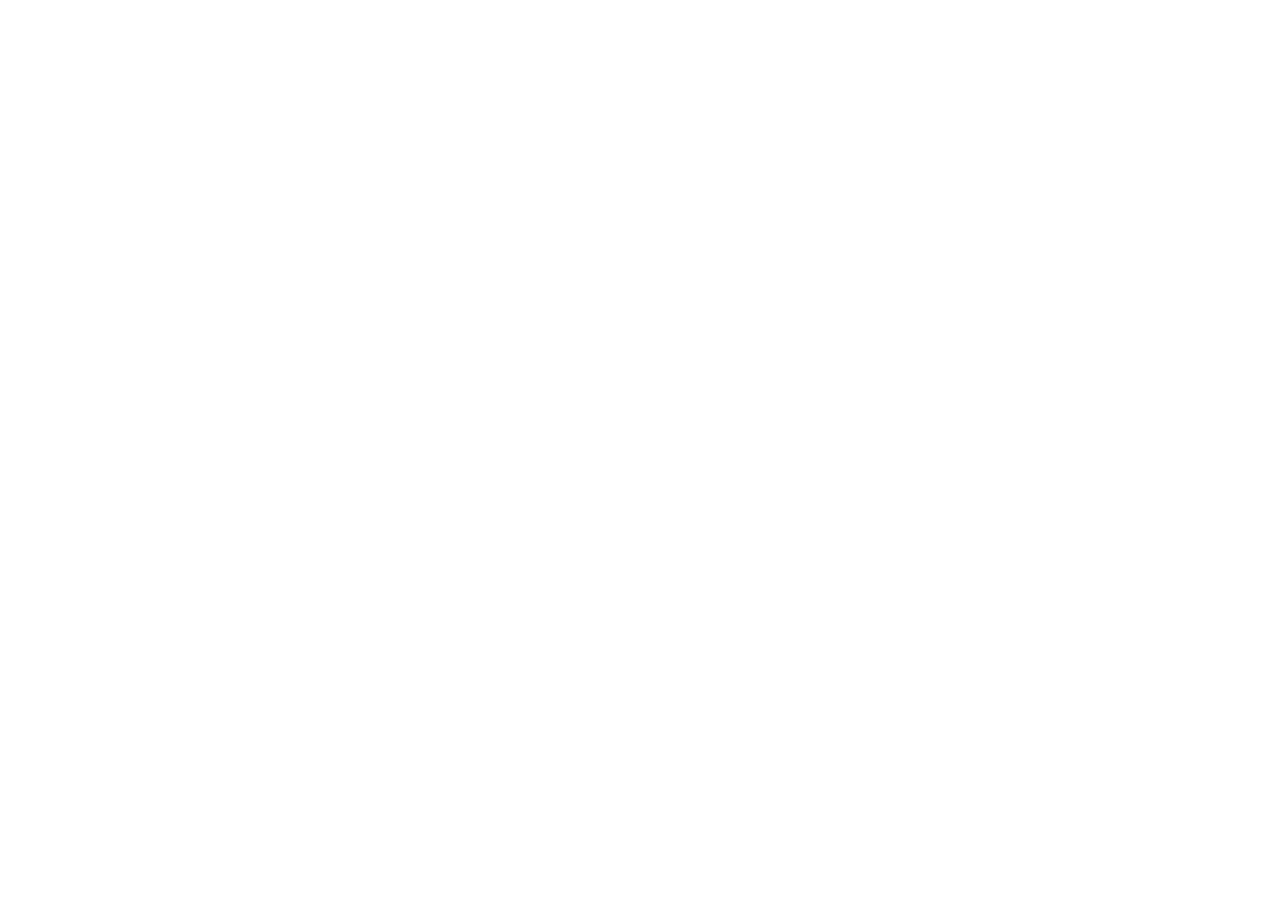
==== index.html @ 1263be9b "Commit updated" ====
<!DOCTYPE html>
<html lang="en">
<head>
  <meta charset="UTF-8" />
  <meta name="viewport" content="width=device-width, initial-scale=1.0" />
  <title>Ujjwal Bhardwaj — Data &amp; Software Engineer</title>
  <meta name="description" content="Ujjwal Bhardwaj — Data &amp; Software Engineer. MDS from University of Adelaide, 2.5 yrs at LTIMindtree. Building pipelines, models, and systems that ship." />

  <!-- fonts -->
  <link rel="preconnect" href="https://fonts.googleapis.com">
  <link rel="preconnect" href="https://fonts.gstatic.com" crossorigin>
  <link href="https://fonts.googleapis.com/css2?family=Fira+Code:wght@300;400;500;600&family=Bricolage+Grotesque:wght@400;700;900&display=swap" rel="stylesheet">

  <!-- styles, in cascade order -->
  <link rel="stylesheet" href="css/variables.css" />
  <link rel="stylesheet" href="css/base.css" />
  <link rel="stylesheet" href="css/layout.css" />
  <link rel="stylesheet" href="css/components.css" />
  <link rel="stylesheet" href="css/sections.css" />
</head>
<body>

  <!-- ============================================
       Each <div data-component="X"> placeholder
       is replaced at runtime by /components/X.html
       ============================================ -->

  <div data-component="topbar"></div>

  <div class="ide">
    <div data-component="sidebar"></div>

    <main class="main">
      <div data-component="tabs"></div>
      <div data-component="hero"></div>
      <div data-component="about"></div>
      <div data-component="skills"></div>
      <div data-component="projects"></div>
      <div data-component="terminal"></div>
      <div data-component="contact"></div>
      <div data-component="footer"></div>
    </main>
  </div>

  <div data-component="sticker"></div>

  <script type="module" src="js/main.js"></script>
</body>
</html>
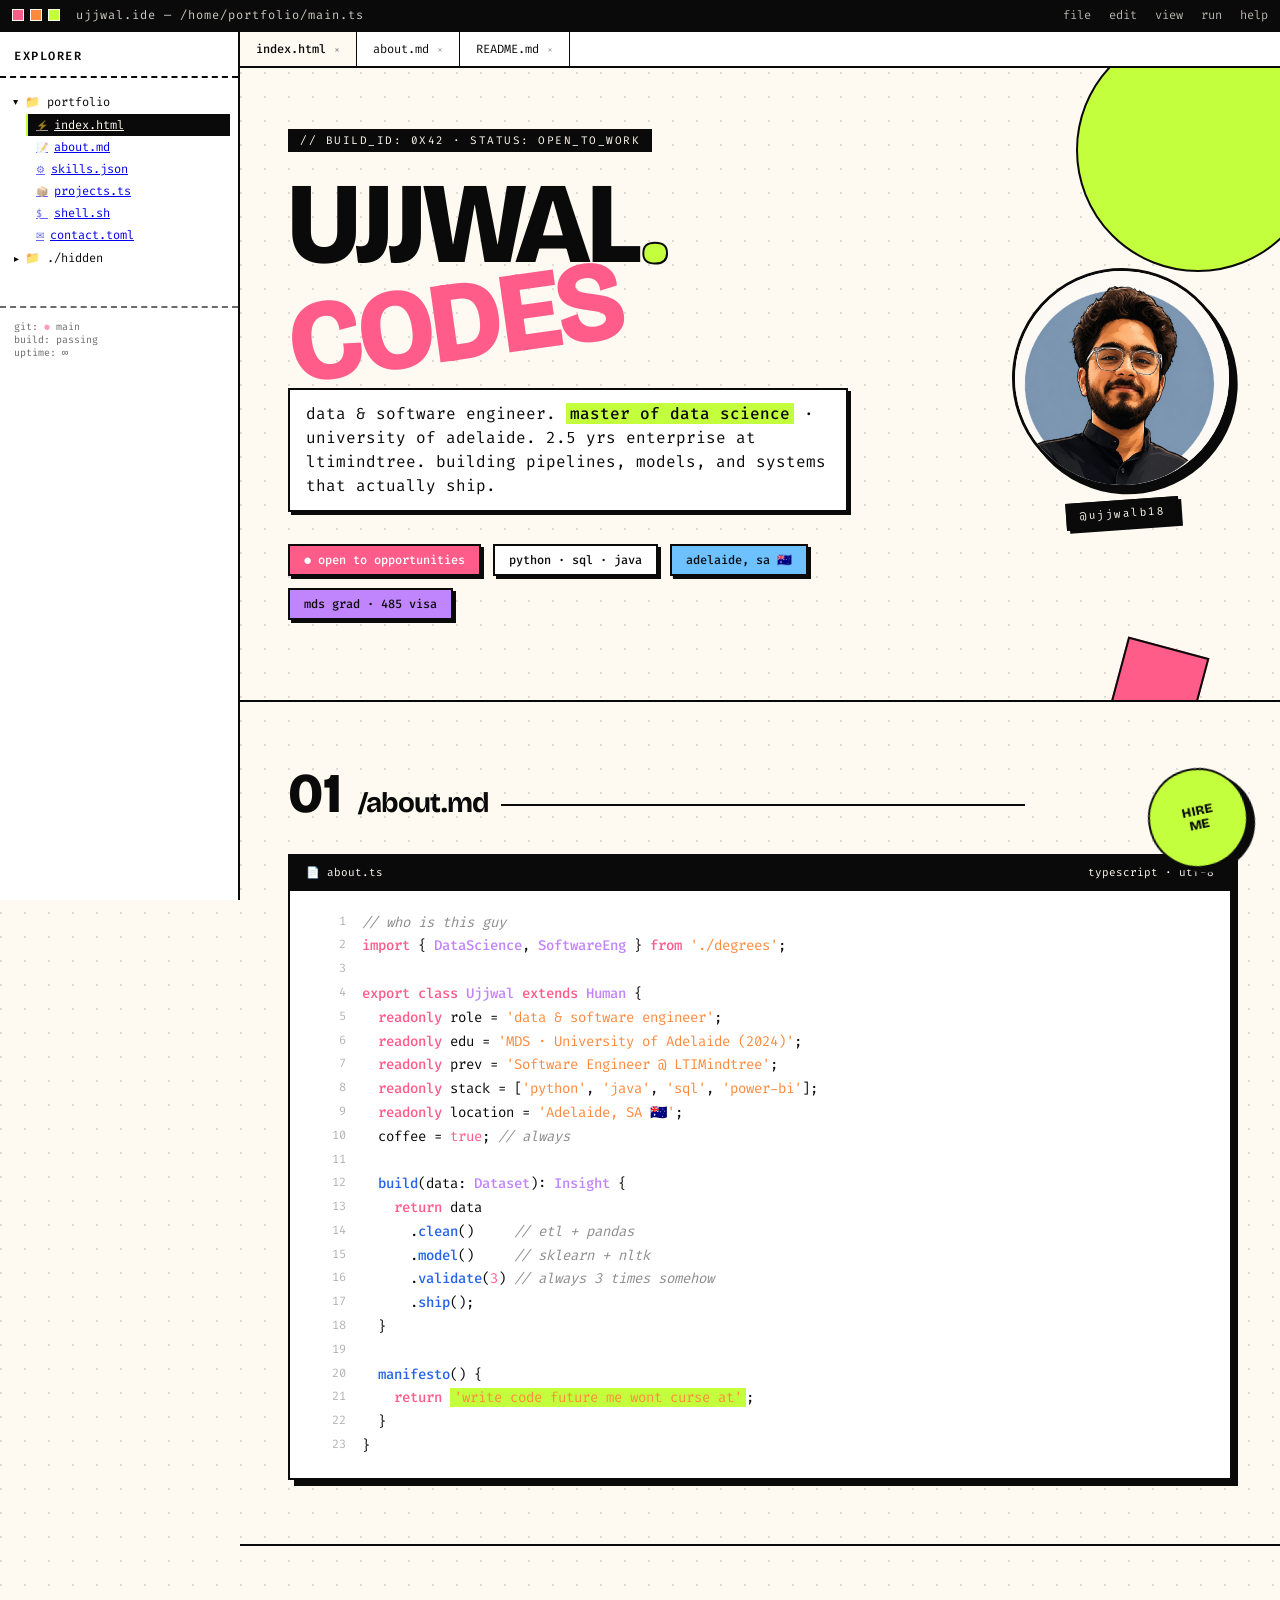
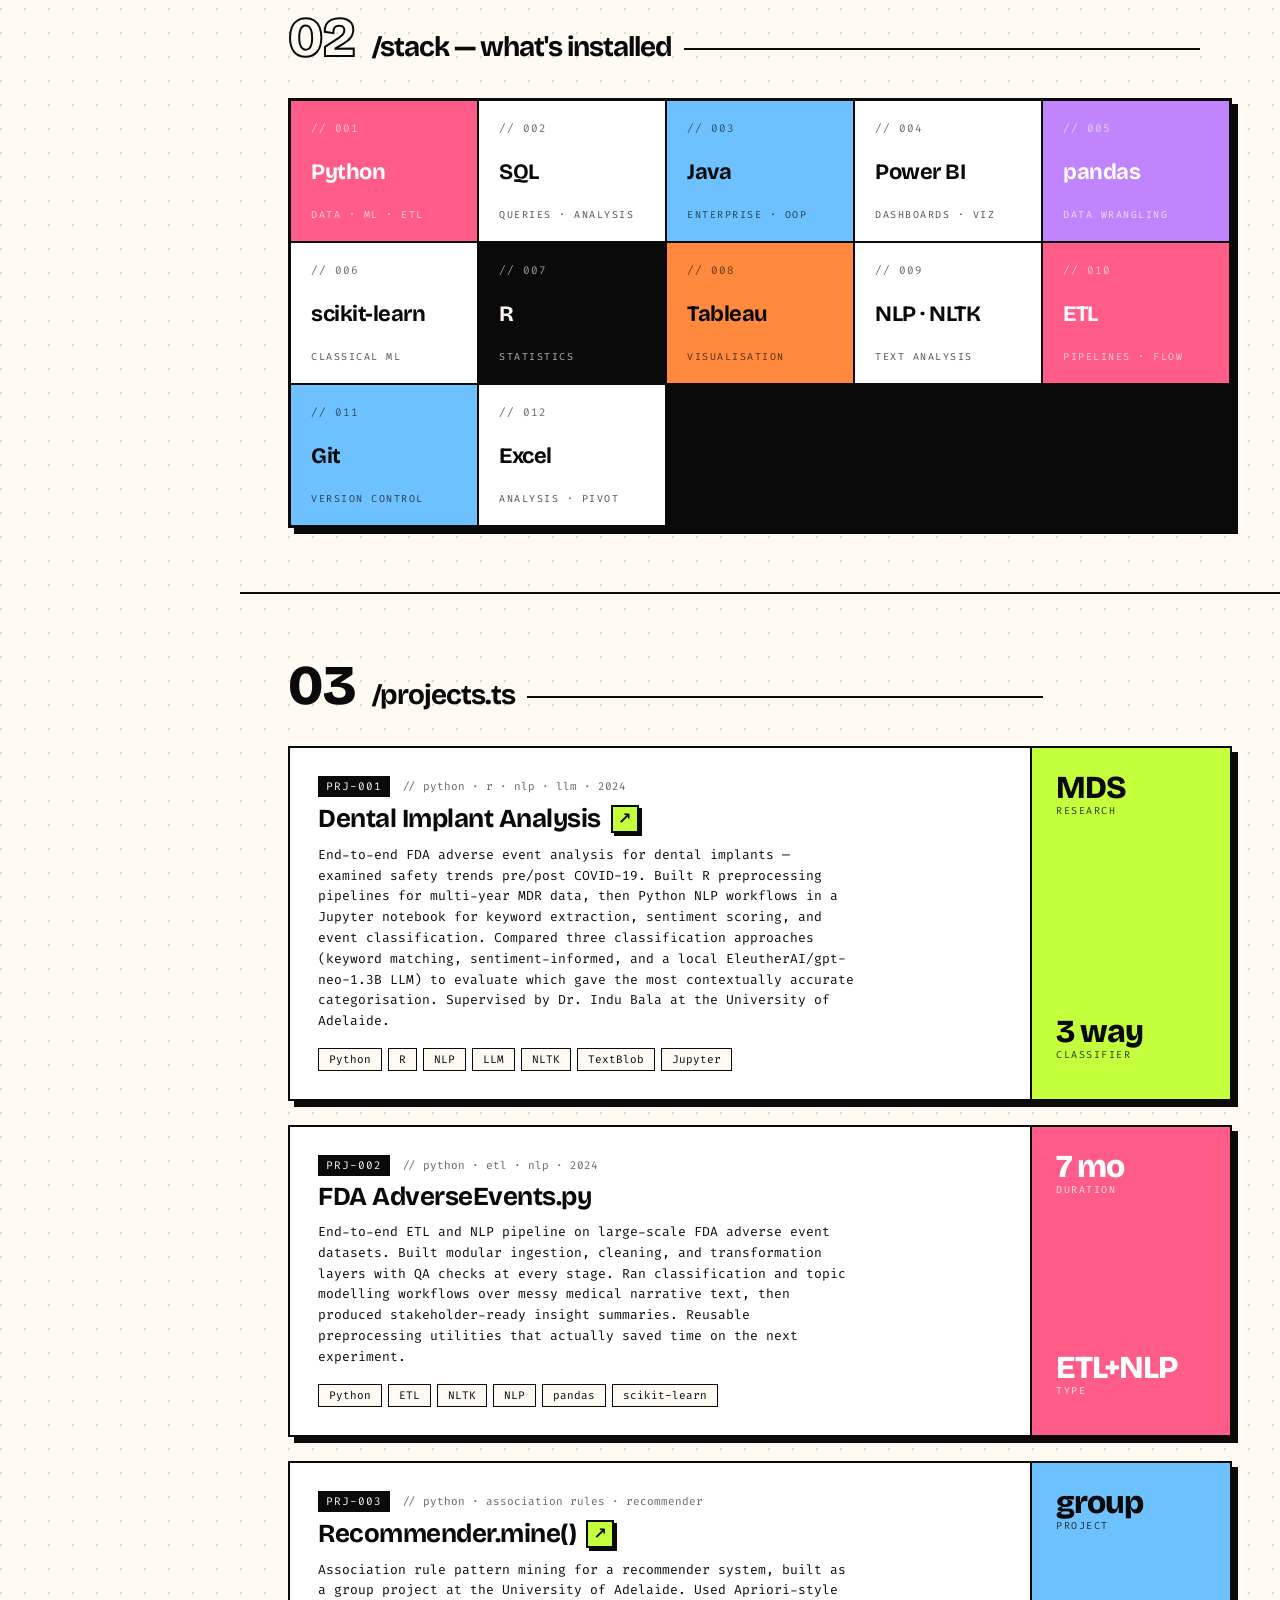
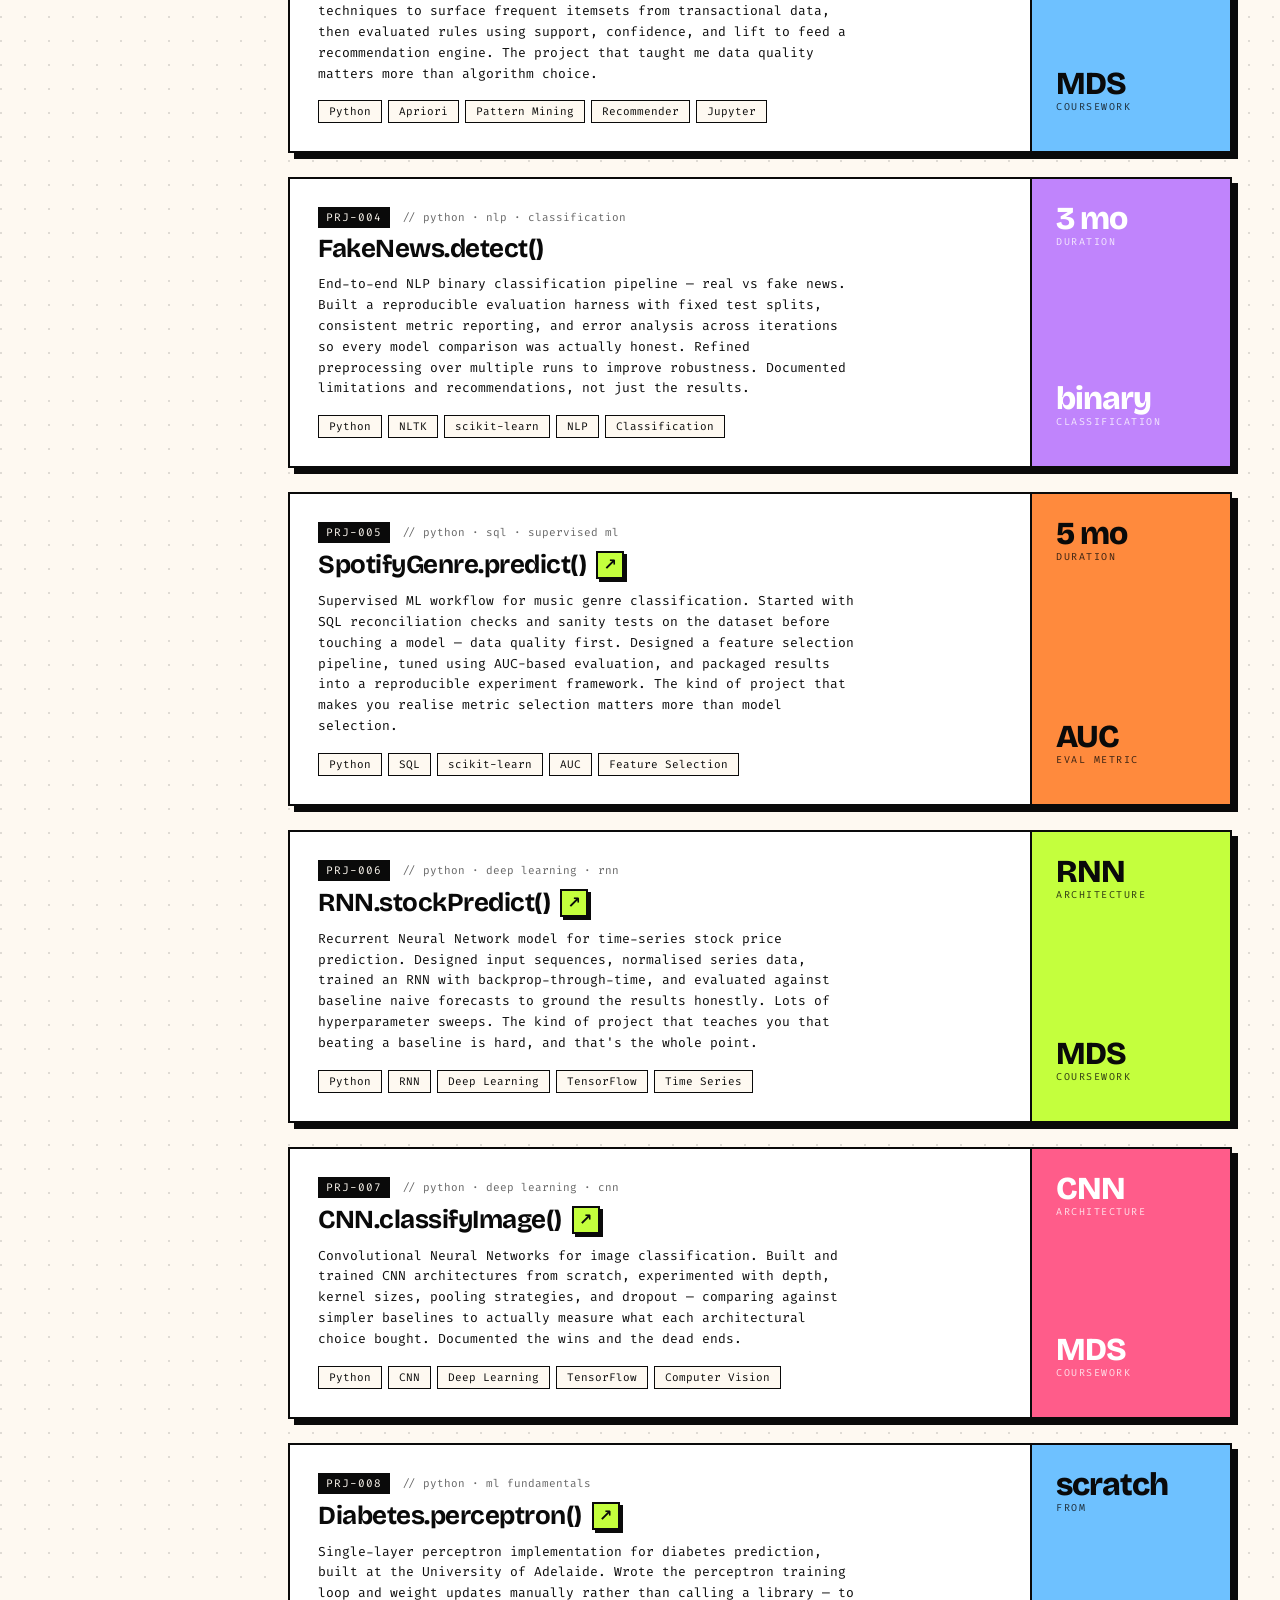
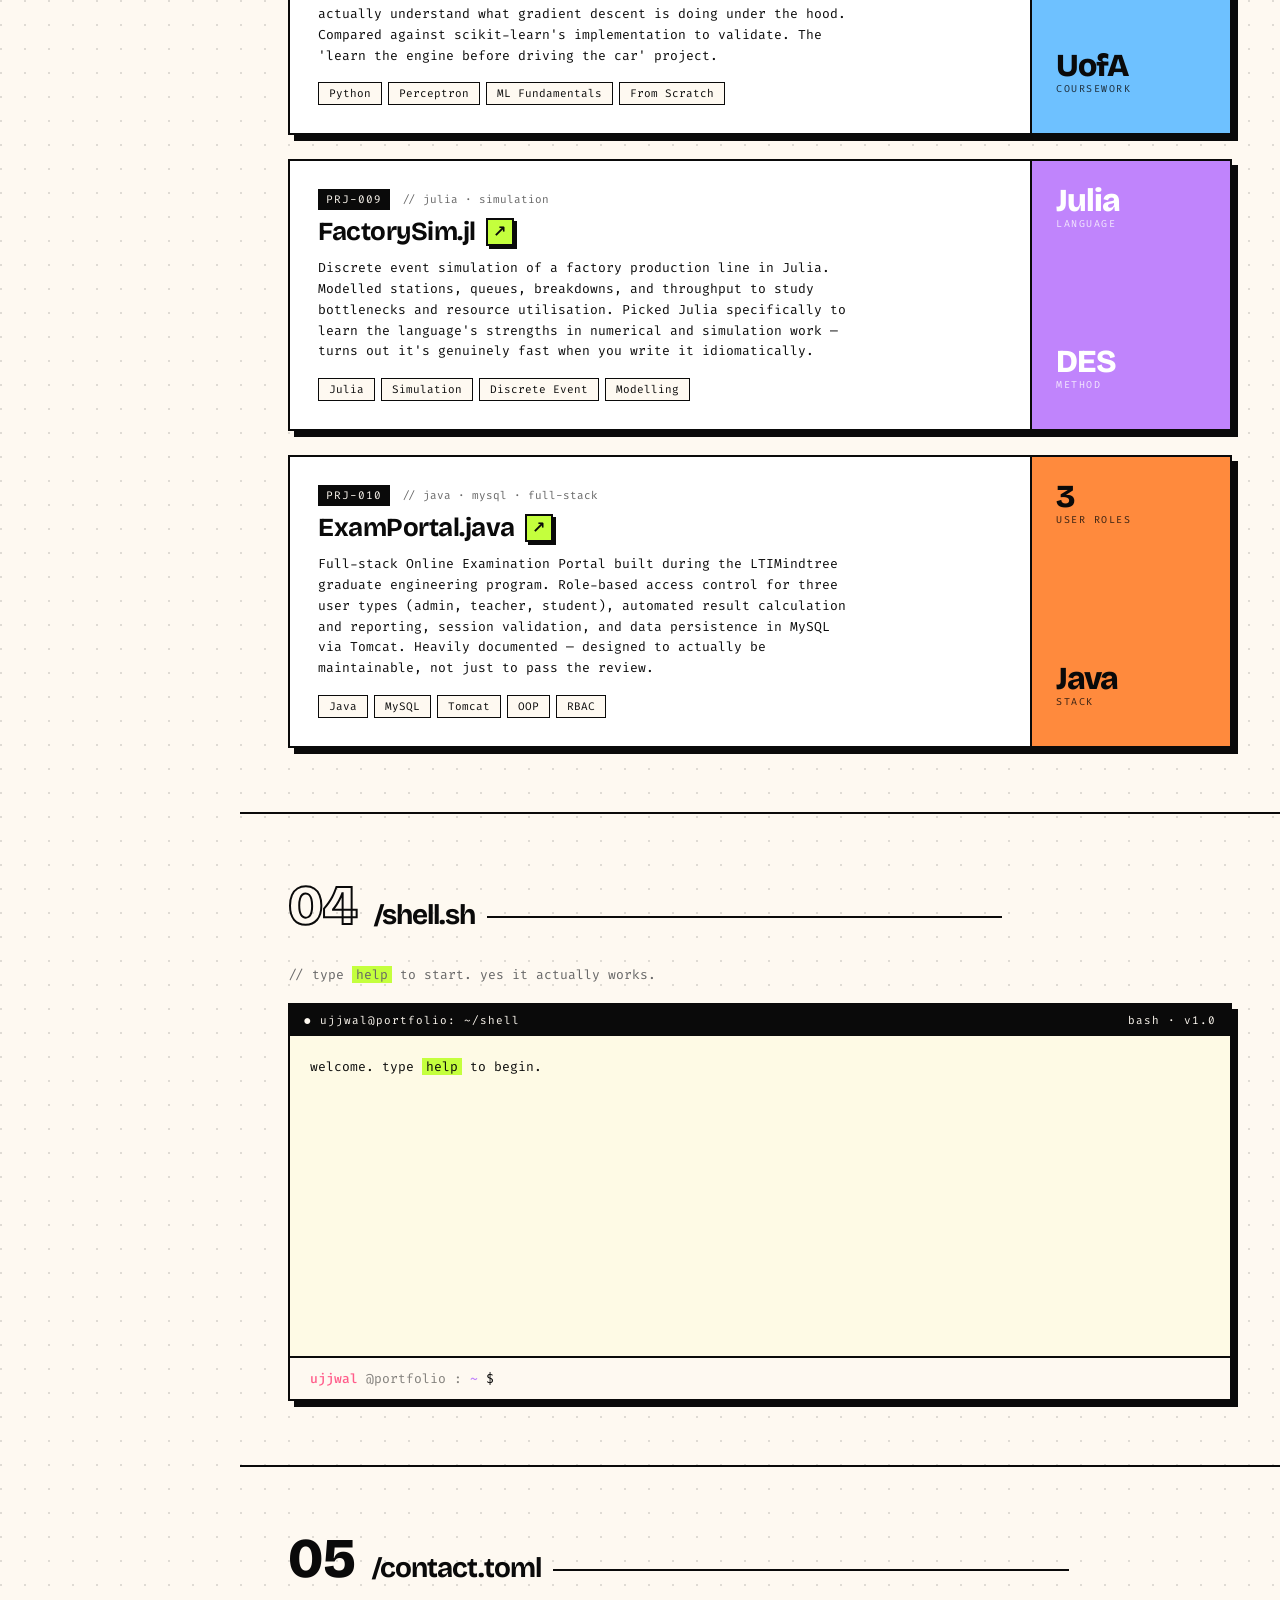
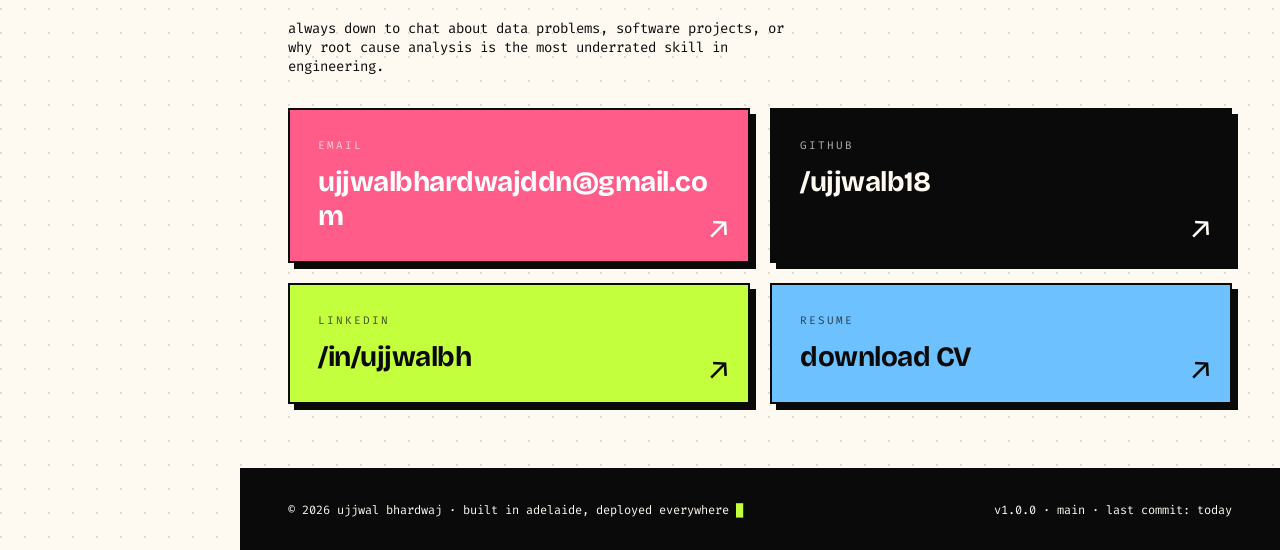
==== commit e88265ed: "Commit new changes" ====
--- a/index.html
+++ b/index.html
@@ -5,6 +5,9 @@
   <meta name="viewport" content="width=device-width, initial-scale=1.0" />
   <title>Ujjwal Bhardwaj — Data &amp; Software Engineer</title>
   <meta name="description" content="Ujjwal Bhardwaj — Data &amp; Software Engineer. MDS from University of Adelaide, 2.5 yrs at LTIMindtree. Building pipelines, models, and systems that ship." />
+
+  <!-- favicon (uses the avatar as a small profile icon) -->
+  <link rel="icon" type="image/png" href="assets/avatar.png" />
 
   <!-- fonts -->
   <link rel="preconnect" href="https://fonts.googleapis.com">
@@ -42,6 +45,7 @@
     </main>
   </div>
 
+  <!-- floating sticker + popup (outside ide grid so it overlays) -->
   <div data-component="sticker"></div>
 
   <script type="module" src="js/main.js"></script>
--- a/css/variables.css
+++ b/css/variables.css
@@ -0,0 +1,27 @@
+/* =========================================
+   DESIGN TOKENS
+   Edit colors, fonts, and shadows here.
+   These cascade everywhere else in the site.
+   ========================================= */
+
+:root {
+  /* color palette */
+  --bg: #fef9f1;        /* cream paper background */
+  --ink: #0a0a0a;       /* near-black, all borders + text */
+  --paper: #ffffff;     /* card surfaces */
+
+  /* accent colors */
+  --rose: #ff5c8a;      /* hot pink */
+  --acid: #c4ff3d;      /* highlighter green */
+  --sky: #6ec1ff;       /* powder blue */
+  --orange: #ff8a3d;    /* warm orange */
+  --violet: #c084fc;    /* lavender */
+
+  /* shadows (offset, no blur — brutalist style) */
+  --shadow: 6px 6px 0 var(--ink);
+  --shadow-sm: 3px 3px 0 var(--ink);
+
+  /* type stack */
+  --mono: 'Fira Code', ui-monospace, monospace;
+  --display: 'Bricolage Grotesque', system-ui, sans-serif;
+}
--- a/css/base.css
+++ b/css/base.css
@@ -0,0 +1,29 @@
+/* =========================================
+   BASE
+   Reset + body baseline + global animations.
+   ========================================= */
+
+* {
+  box-sizing: border-box;
+  margin: 0;
+  padding: 0;
+}
+
+html, body {
+  background: var(--bg);
+  color: var(--ink);
+  font-family: var(--mono);
+  overflow-x: hidden;
+}
+
+body {
+  background-image:
+    radial-gradient(circle at 1px 1px, rgba(0, 0, 0, 0.12) 1px, transparent 0);
+  background-size: 24px 24px;
+  min-height: 100vh;
+}
+
+/* shared blink animation, used in a few places */
+@keyframes blink {
+  50% { opacity: 0; }
+}
--- a/css/layout.css
+++ b/css/layout.css
@@ -0,0 +1,192 @@
+/* =========================================
+   LAYOUT
+   The IDE chrome — topbar, sidebar, tabs, foot.
+   ========================================= */
+
+/* ---------- TOPBAR ---------- */
+.topbar {
+  display: flex;
+  align-items: center;
+  border-bottom: 2px solid var(--ink);
+  background: var(--ink);
+  color: var(--bg);
+  font-size: 12px;
+  height: 32px;
+  padding: 0 12px;
+  gap: 16px;
+  position: sticky;
+  top: 0;
+  z-index: 100;
+}
+.topbar .dots { display: flex; gap: 6px; }
+.topbar .dots span {
+  width: 12px;
+  height: 12px;
+  border: 1.5px solid var(--bg);
+}
+.topbar .dots span:nth-child(1) { background: var(--rose); }
+.topbar .dots span:nth-child(2) { background: var(--orange); }
+.topbar .dots span:nth-child(3) { background: var(--acid); }
+.topbar .title { letter-spacing: 1px; opacity: 0.8; }
+.topbar .menu { display: flex; gap: 18px; margin-left: auto; }
+.topbar .menu span { opacity: 0.7; }
+
+/* ---------- IDE GRID ---------- */
+.ide {
+  display: grid;
+  grid-template-columns: 240px 1fr;
+  min-height: calc(100vh - 32px);
+}
+.main { display: flex; flex-direction: column; min-width: 0; }
+
+/* ---------- SIDEBAR ---------- */
+.sidebar {
+  border-right: 2px solid var(--ink);
+  background: var(--paper);
+  padding: 16px 0;
+  position: sticky;
+  top: 32px;
+  height: calc(100vh - 32px);
+  overflow-y: auto;
+  font-size: 12px;
+}
+.sidebar-head {
+  padding: 0 14px 12px;
+  text-transform: uppercase;
+  letter-spacing: 1.5px;
+  font-weight: 600;
+  border-bottom: 2px dashed var(--ink);
+  margin-bottom: 8px;
+}
+.tree { padding: 4px 8px; }
+.tree-folder {
+  cursor: pointer;
+  padding: 4px 6px;
+  user-select: none;
+  display: flex;
+  align-items: center;
+  gap: 6px;
+}
+.tree-folder:hover { background: var(--acid); }
+.tree-folder .arrow {
+  display: inline-block;
+  transition: transform 0.2s;
+  font-size: 10px;
+}
+.tree-folder.open .arrow { transform: rotate(90deg); }
+.tree-children { padding-left: 18px; display: none; }
+.tree-folder.open + .tree-children { display: block; }
+.tree-file {
+  cursor: pointer;
+  padding: 3px 8px;
+  display: flex;
+  align-items: center;
+  gap: 6px;
+  border-left: 2px solid transparent;
+}
+.tree-file:hover {
+  background: var(--bg);
+  border-left-color: var(--rose);
+}
+.tree-file.active {
+  background: var(--ink);
+  color: var(--bg);
+  border-left-color: var(--acid);
+}
+.tree-file .icon { font-size: 10px; opacity: 0.6; }
+.sidebar-footer {
+  margin-top: 32px;
+  padding: 12px 14px;
+  border-top: 2px dashed var(--ink);
+  font-size: 10px;
+  opacity: 0.6;
+}
+.sidebar-footer .blink {
+  color: var(--rose);
+  animation: blink 1s steps(2) infinite;
+}
+
+/* ---------- TABS ---------- */
+.tabs {
+  display: flex;
+  border-bottom: 2px solid var(--ink);
+  background: var(--paper);
+  overflow-x: auto;
+  height: 36px;
+}
+.tab {
+  padding: 0 16px;
+  display: flex;
+  align-items: center;
+  gap: 8px;
+  font-size: 12px;
+  border-right: 1.5px solid var(--ink);
+  white-space: nowrap;
+}
+.tab.active { background: var(--bg); font-weight: 500; }
+.tab .x { opacity: 0.4; font-size: 10px; }
+
+/* ---------- BLOCK SECTIONS ---------- */
+.block {
+  padding: 64px 48px;
+  border-bottom: 2px solid var(--ink);
+}
+.block-head {
+  display: flex;
+  align-items: baseline;
+  gap: 16px;
+  margin-bottom: 32px;
+}
+.block-num {
+  font-family: var(--display);
+  font-size: 56px;
+  font-weight: 900;
+  line-height: 1;
+}
+.block-num.outline {
+  color: transparent;
+  -webkit-text-stroke: 2px var(--ink);
+}
+.block-title {
+  font-family: var(--display);
+  font-size: 28px;
+  font-weight: 700;
+  letter-spacing: -1px;
+  flex: 1;
+}
+.block-title::after {
+  content: '';
+  display: inline-block;
+  width: 60%;
+  height: 2px;
+  background: var(--ink);
+  margin-left: 12px;
+  vertical-align: middle;
+}
+
+/* ---------- FOOTER ---------- */
+.foot {
+  padding: 32px 48px;
+  background: var(--ink);
+  color: var(--bg);
+  display: flex;
+  justify-content: space-between;
+  align-items: center;
+  font-size: 12px;
+}
+.foot .blink {
+  color: var(--acid);
+  animation: blink 1s steps(2) infinite;
+}
+
+/* ---------- RESPONSIVE ---------- */
+@media (max-width: 880px) {
+  .ide { grid-template-columns: 1fr; }
+  .sidebar { display: none; }
+  .block { padding: 40px 24px; }
+  .foot {
+    flex-direction: column;
+    gap: 8px;
+    padding: 24px;
+  }
+}
--- a/css/components.css
+++ b/css/components.css
@@ -0,0 +1,564 @@
+/* =========================================
+   COMPONENTS
+   Reusable UI bits: pills, cards, codefile,
+   terminal, sticker, popup, avatar.
+   ========================================= */
+
+/* ---------- PILLS ---------- */
+.pill {
+  padding: 6px 14px;
+  background: var(--paper);
+  border: 2px solid var(--ink);
+  font-size: 12px;
+  font-weight: 500;
+  box-shadow: var(--shadow-sm);
+}
+.pill.rose   { background: var(--rose);   color: var(--paper); }
+.pill.sky    { background: var(--sky); }
+.pill.violet { background: var(--violet); }
+
+/* ---------- HERO AVATAR ---------- */
+.hero-grid {
+  display: grid;
+  grid-template-columns: 1fr auto;
+  gap: 48px;
+  align-items: center;
+  position: relative;
+  z-index: 2;
+}
+.hero-text { min-width: 0; }
+.hero-avatar-wrap {
+  display: flex;
+  flex-direction: column;
+  align-items: center;
+  gap: 12px;
+  position: relative;
+  z-index: 3;
+}
+.hero-avatar {
+  width: 220px;
+  height: 220px;
+  border: 3px solid var(--ink);
+  background: var(--paper);
+  box-shadow: var(--shadow);
+  overflow: hidden;
+  border-radius: 50%;
+  transform: rotate(3deg);
+  transition: transform 0.3s ease;
+}
+.hero-avatar:hover { transform: rotate(-3deg) scale(1.04); }
+.hero-avatar img {
+  width: 100%;
+  height: 100%;
+  object-fit: cover;
+  display: block;
+}
+.avatar-label {
+  background: var(--ink);
+  color: var(--bg);
+  padding: 4px 12px;
+  font-size: 11px;
+  letter-spacing: 1.5px;
+  border: 2px solid var(--ink);
+  box-shadow: var(--shadow-sm);
+  transform: rotate(-4deg);
+}
+
+/* ---------- CODEFILE ---------- */
+.codefile {
+  background: var(--paper);
+  border: 2px solid var(--ink);
+  box-shadow: var(--shadow);
+  font-size: 14px;
+  line-height: 1.7;
+  overflow: hidden;
+}
+.codefile-head {
+  background: var(--ink);
+  color: var(--bg);
+  padding: 8px 16px;
+  font-size: 11px;
+  display: flex;
+  justify-content: space-between;
+}
+.codefile-body {
+  padding: 20px 24px;
+  counter-reset: line;
+}
+.cl {
+  display: grid;
+  grid-template-columns: 32px 1fr;
+  gap: 16px;
+}
+.cl::before {
+  counter-increment: line;
+  content: counter(line);
+  color: rgba(0, 0, 0, 0.3);
+  font-size: 12px;
+  text-align: right;
+  user-select: none;
+}
+.kw      { color: var(--rose);   font-weight: 500; }
+.cls     { color: var(--violet); font-weight: 500; }
+.fn      { color: #2563eb;       font-weight: 500; }
+.str     { color: var(--orange); }
+.cmt     { color: rgba(0, 0, 0, 0.45); font-style: italic; }
+.num-lit { color: var(--rose); }
+.hl      { background: var(--acid); padding: 0 4px; }
+
+/* ---------- SKILL CELLS ---------- */
+.skills-wall {
+  display: grid;
+  grid-template-columns: repeat(auto-fill, minmax(180px, 1fr));
+  gap: 0;
+  border: 2px solid var(--ink);
+  background: var(--ink);
+  box-shadow: var(--shadow);
+}
+.skill-cell {
+  background: var(--paper);
+  padding: 20px;
+  margin: 1px;
+  transition: all 0.2s;
+  min-height: 140px;
+  display: flex;
+  flex-direction: column;
+  justify-content: space-between;
+}
+.skill-cell:hover {
+  background: var(--acid);
+  transform: scale(1.05);
+  z-index: 5;
+  position: relative;
+  box-shadow: var(--shadow-sm);
+}
+.skill-cell.rose   { background: var(--rose);   color: var(--paper); }
+.skill-cell.sky    { background: var(--sky); }
+.skill-cell.violet { background: var(--violet); color: var(--paper); }
+.skill-cell.dark   { background: var(--ink);    color: var(--bg); }
+.skill-cell.dark:hover {
+  background: var(--ink);
+  color: var(--acid);
+  transform: scale(1.05);
+}
+.skill-cell.orange { background: var(--orange); }
+.skill-cell .skill-num {
+  font-size: 11px;
+  opacity: 0.6;
+  letter-spacing: 1px;
+}
+.skill-cell .skill-name {
+  font-family: var(--display);
+  font-size: 22px;
+  font-weight: 700;
+  line-height: 1.1;
+  letter-spacing: -0.5px;
+  margin: 8px 0;
+}
+.skill-cell .skill-cat {
+  font-size: 10px;
+  opacity: 0.7;
+  text-transform: uppercase;
+  letter-spacing: 1.5px;
+}
+
+/* ---------- PROJECT CARDS ---------- */
+.projects-stack { display: grid; gap: 24px; }
+.pcard {
+  background: var(--paper);
+  border: 2px solid var(--ink);
+  box-shadow: var(--shadow);
+  display: grid;
+  grid-template-columns: 1fr 200px;
+  overflow: hidden;
+  transition: all 0.2s;
+}
+.pcard:hover {
+  transform: translate(-3px, -3px);
+  box-shadow: 9px 9px 0 var(--ink);
+}
+.pcard-body { padding: 28px; }
+.pcard-head {
+  display: flex;
+  align-items: center;
+  gap: 12px;
+  margin-bottom: 8px;
+}
+.pcard-id {
+  font-size: 11px;
+  background: var(--ink);
+  color: var(--bg);
+  padding: 3px 8px;
+  letter-spacing: 1px;
+}
+.pcard h3 {
+  font-family: var(--display);
+  font-size: 26px;
+  font-weight: 700;
+  letter-spacing: -0.5px;
+  margin: 8px 0 12px;
+  line-height: 1;
+  display: flex;
+  align-items: center;
+  gap: 10px;
+}
+.pcard-link {
+  display: inline-flex;
+  align-items: center;
+  justify-content: center;
+  width: 28px;
+  height: 28px;
+  background: var(--acid);
+  border: 2px solid var(--ink);
+  color: var(--ink);
+  text-decoration: none;
+  font-size: 16px;
+  font-weight: 700;
+  transition: all 0.15s;
+  box-shadow: var(--shadow-sm);
+}
+.pcard-link:hover {
+  background: var(--rose);
+  color: var(--paper);
+  transform: translate(-2px, -2px);
+  box-shadow: 5px 5px 0 var(--ink);
+}
+.pcard p {
+  font-size: 13px;
+  line-height: 1.6;
+  margin-bottom: 16px;
+  max-width: 540px;
+}
+.ptags { display: flex; gap: 6px; flex-wrap: wrap; }
+.ptag {
+  font-size: 11px;
+  padding: 3px 10px;
+  background: var(--bg);
+  border: 1.5px solid var(--ink);
+}
+.pcard-side {
+  background: var(--acid);
+  border-left: 2px solid var(--ink);
+  padding: 24px;
+  display: flex;
+  flex-direction: column;
+  justify-content: space-between;
+  font-size: 11px;
+}
+/* alternating side colors — works with 10 cards by cycling */
+.pcard:nth-child(5n+2) .pcard-side { background: var(--rose);   color: var(--paper); }
+.pcard:nth-child(5n+3) .pcard-side { background: var(--sky); }
+.pcard:nth-child(5n+4) .pcard-side { background: var(--violet); color: var(--paper); }
+.pcard:nth-child(5n+5) .pcard-side { background: var(--orange); }
+
+.pcard-stat { margin-bottom: 14px; }
+.pcard-stat .v {
+  font-family: var(--display);
+  font-size: 32px;
+  font-weight: 900;
+  line-height: 1;
+  letter-spacing: -1px;
+}
+.pcard-stat .l {
+  font-size: 10px;
+  text-transform: uppercase;
+  letter-spacing: 1.5px;
+  opacity: 0.8;
+}
+
+/* ---------- TERMINAL ---------- */
+.term-wrap {
+  background: var(--paper);
+  border: 2px solid var(--ink);
+  box-shadow: var(--shadow);
+}
+.term-bar {
+  background: var(--ink);
+  color: var(--bg);
+  padding: 8px 14px;
+  font-size: 11px;
+  display: flex;
+  justify-content: space-between;
+  letter-spacing: 1px;
+}
+.term-screen {
+  padding: 20px;
+  height: 320px;
+  overflow-y: auto;
+  font-size: 13px;
+  line-height: 1.7;
+  background: #fefae5;
+}
+.term-screen::-webkit-scrollbar { width: 8px; }
+.term-screen::-webkit-scrollbar-thumb { background: var(--ink); }
+.term-line { white-space: pre-wrap; word-break: break-word; }
+.p-user { color: var(--rose);   font-weight: 500; }
+.p-host { color: var(--ink);    opacity: 0.5; }
+.p-path { color: var(--violet); font-weight: 500; }
+.term-out .ok  { color: #16a34a; font-weight: 500; }
+.term-out .err { color: var(--rose); }
+.term-input-row {
+  border-top: 2px solid var(--ink);
+  padding: 12px 20px;
+  display: flex;
+  align-items: center;
+  gap: 8px;
+  background: var(--bg);
+  font-size: 13px;
+}
+.term-input {
+  flex: 1;
+  background: transparent;
+  border: 0;
+  outline: 0;
+  font-family: var(--mono);
+  font-size: 13px;
+  color: var(--ink);
+  caret-color: var(--rose);
+}
+
+/* ---------- CONTACT CARDS ---------- */
+.contact-mosaic {
+  display: grid;
+  grid-template-columns: repeat(2, 1fr);
+  gap: 20px;
+}
+.ccard {
+  border: 2px solid var(--ink);
+  padding: 28px;
+  background: var(--paper);
+  box-shadow: var(--shadow);
+  text-decoration: none;
+  color: var(--ink);
+  transition: all 0.15s;
+  position: relative;
+  overflow: hidden;
+}
+.ccard:hover {
+  transform: translate(-3px, -3px);
+  box-shadow: 9px 9px 0 var(--ink);
+}
+.ccard:nth-child(1) { background: var(--rose); color: var(--paper); }
+.ccard:nth-child(2) { background: var(--ink);  color: var(--bg); }
+.ccard:nth-child(3) { background: var(--acid); }
+.ccard:nth-child(4) { background: var(--sky); }
+.ccard .label {
+  font-size: 11px;
+  text-transform: uppercase;
+  letter-spacing: 2px;
+  opacity: 0.7;
+}
+.ccard .val {
+  font-family: var(--display);
+  font-size: 28px;
+  font-weight: 700;
+  margin-top: 12px;
+  letter-spacing: -0.5px;
+  word-break: break-all;
+}
+.ccard .arrow {
+  position: absolute;
+  bottom: 16px;
+  right: 20px;
+  font-size: 32px;
+  line-height: 1;
+  transition: transform 0.2s;
+}
+.ccard:hover .arrow { transform: translate(4px, -4px); }
+
+/* ---------- DRAGGABLE STICKER ---------- */
+.sticker {
+  position: fixed;
+  width: 100px;
+  height: 100px;
+  background: var(--acid);
+  border: 2px solid var(--ink);
+  border-radius: 50%;
+  display: flex;
+  align-items: center;
+  justify-content: center;
+  font-family: var(--display);
+  font-weight: 900;
+  font-size: 13px;
+  text-align: center;
+  cursor: grab;
+  box-shadow: var(--shadow);
+  z-index: 90;
+  user-select: none;
+  transform: rotate(-12deg);
+  bottom: 32px;
+  right: 32px;
+  line-height: 1.1;
+  padding: 8px;
+  transition: transform 0.15s ease;
+  color: var(--ink);
+}
+.sticker:hover {
+  transform: rotate(-8deg) scale(1.05);
+}
+.sticker:active { cursor: grabbing; }
+
+/* ---------- CONTACT POPUP ---------- */
+.contact-popup {
+  position: fixed;
+  inset: 0;
+  background: rgba(10, 10, 10, 0.6);
+  z-index: 200;
+  display: flex;
+  align-items: center;
+  justify-content: center;
+  padding: 24px;
+  opacity: 0;
+  transition: opacity 0.2s ease;
+}
+.contact-popup.open { opacity: 1; }
+.contact-popup-card {
+  background: var(--paper);
+  border: 3px solid var(--ink);
+  box-shadow: 10px 10px 0 var(--rose), 10px 10px 0 4px var(--ink);
+  padding: 36px;
+  max-width: 420px;
+  width: 100%;
+  position: relative;
+  transform: scale(0.92) rotate(-1deg);
+  transition: transform 0.2s ease;
+}
+.contact-popup.open .contact-popup-card {
+  transform: scale(1) rotate(0);
+}
+.contact-popup-close {
+  position: absolute;
+  top: 12px;
+  right: 12px;
+  width: 32px;
+  height: 32px;
+  border: 2px solid var(--ink);
+  background: var(--paper);
+  cursor: pointer;
+  font-size: 20px;
+  font-weight: 700;
+  line-height: 1;
+  display: flex;
+  align-items: center;
+  justify-content: center;
+  box-shadow: var(--shadow-sm);
+  transition: all 0.15s;
+  font-family: var(--mono);
+  color: var(--ink);
+}
+.contact-popup-close:hover {
+  background: var(--rose);
+  color: var(--paper);
+  transform: rotate(90deg);
+}
+.contact-popup-tag {
+  display: inline-block;
+  background: var(--ink);
+  color: var(--bg);
+  padding: 3px 10px;
+  font-size: 10px;
+  letter-spacing: 1.5px;
+  text-transform: uppercase;
+  margin-bottom: 16px;
+}
+.contact-popup-title {
+  font-family: var(--display);
+  font-size: 48px;
+  font-weight: 900;
+  letter-spacing: -2px;
+  line-height: 1;
+  margin-bottom: 8px;
+}
+.contact-popup-sub {
+  font-size: 13px;
+  color: rgba(0, 0, 0, 0.6);
+  margin-bottom: 24px;
+}
+.contact-popup-actions {
+  display: flex;
+  flex-direction: column;
+  gap: 12px;
+}
+.contact-action {
+  display: grid;
+  grid-template-columns: 44px 1fr 24px;
+  align-items: center;
+  gap: 14px;
+  padding: 14px 16px;
+  border: 2px solid var(--ink);
+  background: var(--paper);
+  text-decoration: none;
+  color: var(--ink);
+  transition: all 0.15s;
+  box-shadow: var(--shadow-sm);
+}
+.contact-action:hover {
+  transform: translate(-2px, -2px);
+  box-shadow: 5px 5px 0 var(--ink);
+}
+.contact-action.email:hover    { background: var(--acid); }
+.contact-action.linkedin:hover { background: var(--sky); }
+.ca-icon {
+  width: 44px;
+  height: 44px;
+  background: var(--ink);
+  color: var(--bg);
+  display: flex;
+  align-items: center;
+  justify-content: center;
+  font-size: 18px;
+  font-weight: 700;
+  font-family: var(--display);
+}
+.contact-action.linkedin .ca-icon { background: var(--sky); color: var(--ink); }
+.ca-body {
+  display: flex;
+  flex-direction: column;
+  gap: 2px;
+  min-width: 0;
+}
+.ca-label {
+  font-size: 10px;
+  text-transform: uppercase;
+  letter-spacing: 1.5px;
+  opacity: 0.6;
+}
+.ca-val {
+  font-family: var(--display);
+  font-weight: 700;
+  font-size: 15px;
+  letter-spacing: -0.3px;
+  word-break: break-all;
+}
+.ca-arrow {
+  font-size: 20px;
+  font-weight: 700;
+}
+
+/* ---------- MOBILE TWEAKS ---------- */
+@media (max-width: 880px) {
+  .hero-grid {
+    grid-template-columns: 1fr;
+    gap: 32px;
+  }
+  .hero-avatar-wrap {
+    order: -1;
+    align-items: flex-start;
+  }
+  .hero-avatar {
+    width: 140px;
+    height: 140px;
+  }
+  .pcard { grid-template-columns: 1fr; }
+  .pcard-side {
+    border-left: 0;
+    border-top: 2px solid var(--ink);
+    flex-direction: row;
+    gap: 16px;
+    flex-wrap: wrap;
+  }
+  .contact-mosaic { grid-template-columns: 1fr; }
+  .sticker { display: none; } /* sticker hidden on mobile, contact section is enough */
+  .contact-popup-card { padding: 28px 24px; }
+  .contact-popup-title { font-size: 36px; }
+}
--- a/css/sections.css
+++ b/css/sections.css
@@ -0,0 +1,113 @@
+/* =========================================
+   SECTIONS
+   Section-specific overrides — mostly the hero,
+   which has its own decorative shapes.
+   ========================================= */
+
+/* ---------- HERO ---------- */
+.hero-block {
+  padding: 60px 48px 80px;
+  border-bottom: 2px solid var(--ink);
+  position: relative;
+  overflow: hidden;
+}
+.hero-block::before {
+  content: '';
+  position: absolute;
+  top: -40px;
+  right: -40px;
+  width: 240px;
+  height: 240px;
+  background: var(--acid);
+  border: 2px solid var(--ink);
+  border-radius: 50%;
+  z-index: 0;
+}
+.hero-block::after {
+  content: '';
+  position: absolute;
+  bottom: -30px;
+  right: 80px;
+  width: 80px;
+  height: 80px;
+  background: var(--rose);
+  border: 2px solid var(--ink);
+  z-index: 0;
+  transform: rotate(15deg);
+}
+.hero-tag {
+  display: inline-block;
+  background: var(--ink);
+  color: var(--bg);
+  padding: 4px 12px;
+  font-size: 11px;
+  letter-spacing: 1.5px;
+  text-transform: uppercase;
+  margin-bottom: 24px;
+  position: relative;
+  z-index: 2;
+}
+.hero-name {
+  font-family: var(--display);
+  font-size: clamp(48px, 9vw, 120px);
+  font-weight: 900;
+  line-height: 0.85;
+  letter-spacing: -3px;
+  position: relative;
+  z-index: 2;
+  margin-bottom: 16px;
+}
+.hero-name .squiggle {
+  color: var(--rose);
+  display: inline-block;
+  transform: rotate(-8deg);
+}
+.hero-name .dot {
+  color: var(--acid);
+  -webkit-text-stroke: 2px var(--ink);
+}
+.hero-sub {
+  font-size: 16px;
+  max-width: 560px;
+  line-height: 1.5;
+  margin-bottom: 32px;
+  position: relative;
+  z-index: 2;
+  background: var(--paper);
+  padding: 12px 16px;
+  border: 2px solid var(--ink);
+  box-shadow: var(--shadow-sm);
+  display: inline-block;
+}
+.hero-sub .marker {
+  background: var(--acid);
+  padding: 0 4px;
+  font-weight: 500;
+}
+.hero-meta {
+  display: flex;
+  flex-wrap: wrap;
+  gap: 12px;
+  position: relative;
+  z-index: 2;
+}
+
+/* ---------- TERMINAL SECTION INTRO ---------- */
+.terminal-intro {
+  font-size: 13px;
+  margin-bottom: 20px;
+  color: #666;
+}
+
+/* ---------- CONTACT SECTION INTRO ---------- */
+.contact-intro {
+  font-size: 14px;
+  margin-bottom: 32px;
+  max-width: 520px;
+}
+
+/* ---------- PROJECT META LINE ---------- */
+.pcard-meta {
+  font-size: 11px;
+  color: #666;
+}
